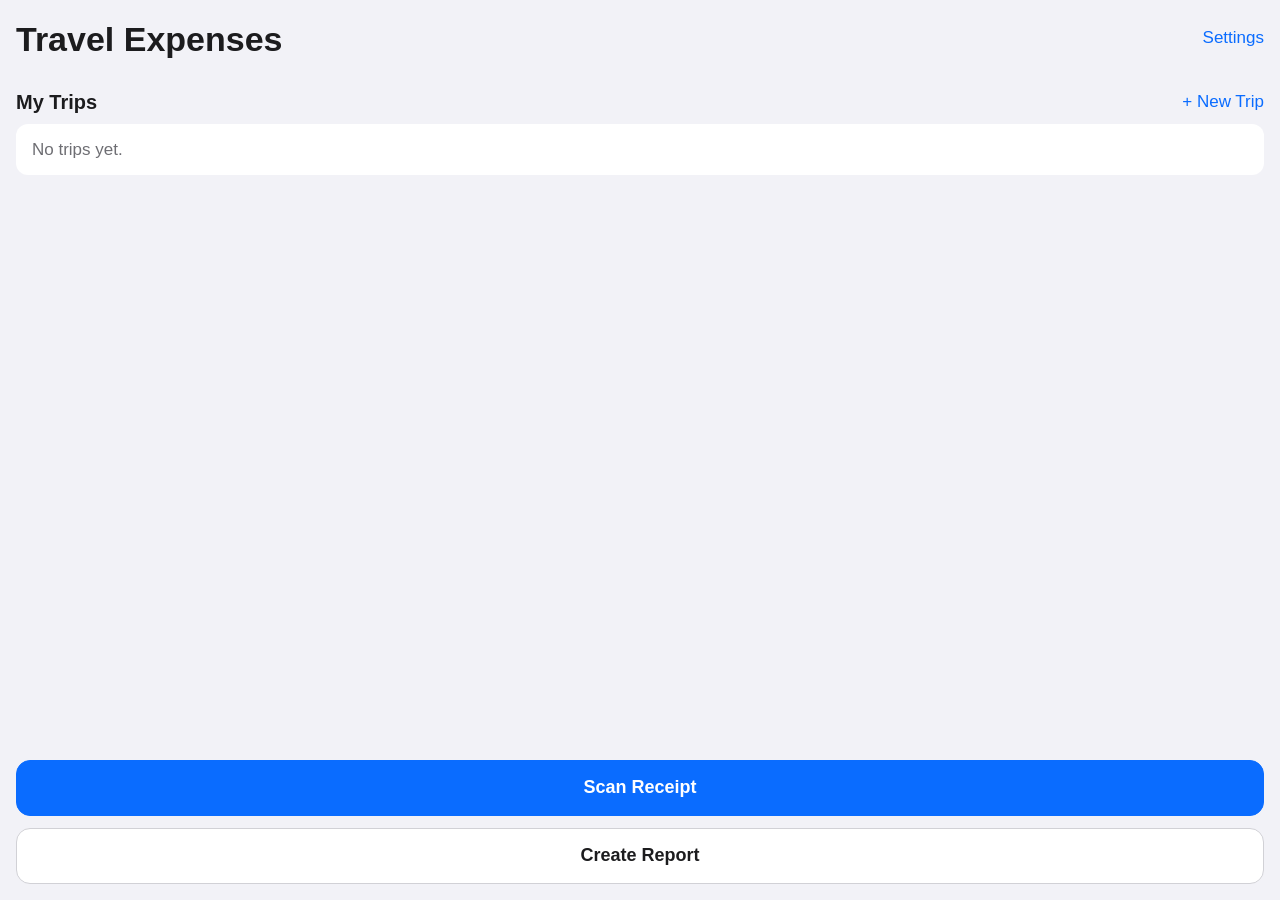
==== index.html @ 861c3e0b "Excel-Export mit ExcelJS und Formeln für alle Summen Co-Authored-By: Claude Opus 5.5 <noreply@anthro" ====
<!DOCTYPE html>
<!-- Diese Zeile sagt dem Browser: Das hier ist eine moderne HTML-Seite. -->

<!-- lang="en" sagt dem iPhone, dass die Seite englisch ist. -->
<html lang="en">

  <!-- Der head enthält Infos ÜBER die Seite. Man sieht davon nichts direkt. -->
  <head>
    <!-- Zeichensatz, damit Umlaute wie ä und ö richtig erscheinen. -->
    <meta charset="utf-8">

    <!-- Wichtig fürs Handy: Die Seite soll so breit sein wie der Bildschirm. -->
    <meta name="viewport" content="width=device-width, initial-scale=1, viewport-fit=cover">

    <!-- Sagt dem iPhone: Diese Seite kann hell und dunkel. -->
    <meta name="color-scheme" content="light dark">

    <!-- Der Name, der oben im Browser-Tab steht. -->
    <title>Travel Expenses</title>

    <!-- Hier holen wir das Aussehen aus der Datei style.css dazu. -->
    <link rel="stylesheet" href="style.css?v=14">

    <!-- App-Daten fürs Installieren: Name, Icon, Farben (siehe manifest.webmanifest). -->
    <link rel="manifest" href="manifest.webmanifest">
    <!-- Das iPhone nimmt für den Homescreen dieses Icon. -->
    <link rel="apple-touch-icon" href="icons/icon-180.png">
    <!-- Vom Homescreen aus ohne Safari-Leisten öffnen, wie eine echte App. -->
    <meta name="apple-mobile-web-app-capable" content="yes">
    <meta name="mobile-web-app-capable" content="yes">
    <meta name="apple-mobile-web-app-title" content="Expenses">
    <meta name="apple-mobile-web-app-status-bar-style" content="default">
  </head>

  <!-- Der body ist alles, was man auf dem Bildschirm sieht. -->
  <body>

    <!-- header: der Kopf der Seite mit der Überschrift. -->
    <header>
      <!-- Link oben rechts zu den Einstellungen. -->
      <a href="einstellungen.html" class="kopf-link">Settings</a>
      <h1>Travel Expenses</h1>
    </header>

    <!-- main: der Hauptteil der Seite. -->
    <main>

      <!-- Abschnitt mit der Liste der Reisen. -->
      <section>
        <!-- Überschrift links, Link für eine neue Reise rechts daneben. -->
        <div class="abschnitt-kopf">
          <h2>My Trips</h2>
          <a href="reise-bearbeiten.html" class="kopf-link">+ New Trip</a>
        </div>

        <!-- ul ist eine Liste. start.js füllt sie mit den gespeicherten Reisen. -->
        <!-- Die id ist ein Name, über den wir die Liste finden. -->
        <ul id="reiseliste" class="liste">
          <!-- li ist ein Eintrag. Dieser Platzhalter bleibt, solange es keine Reise gibt. -->
          <li class="leer">No trips yet.</li>
        </ul>
      </section>

      <!-- Belege ohne Reise. Unsichtbar, bis start.js welche findet. -->
      <section id="ohne-reise" hidden>
        <h2>Receipts Without Trip</h2>
        <p class="hinweis">Open a receipt and choose a trip, or create a trip that covers its date.</p>
        <ul id="belege-ohne-reise" class="liste"></ul>
      </section>

    </main>

    <!-- footer: der untere Bereich mit den zwei großen Knöpfen. -->
    <footer>
      <!-- Ein Link, der wie ein Knopf aussieht. Er führt zur Beleg-Seite. -->
      <a href="beleg.html" class="knopf knopf-haupt">Scan Receipt</a>
      <a href="abrechnung.html" class="knopf">Create Report</a>
    </footer>

    <!-- JavaScript kommt ans Ende, damit die Seite schon da ist, wenn es losläuft. -->
    <script src="fehler.js?v=14"></script>
    <script src="db.js?v=14"></script>
    <script src="format.js?v=14"></script>
    <script src="tage.js?v=14"></script>
    <script src="pauschale.js?v=14"></script>
    <script src="kategorien.js?v=14"></script>
    <script src="summen.js?v=14"></script>
    <script src="belegzeile.js?v=14"></script>
    <script src="start.js?v=14"></script>
  </body>
</html>
---- style.css ----
/* style.css: Hier steht, wie die App aussieht.
   Alles zwischen Schrägstrich-Stern und Stern-Schrägstrich ist ein Kommentar.
   Der Browser ignoriert das. */


/* ---------- 1. Farben ----------
   Wir legen alle Farben einmal an einer Stelle fest.
   Solche Werte heißen "Variablen" und beginnen mit zwei Minuszeichen.
   :root heißt: Diese Werte gelten für die ganze Seite. */

:root {
  --hintergrund: #f2f2f7;   /* fast weiß, wie in iPhone-Apps */
  --flaeche: #ffffff;       /* Kästen und Listen */
  --text: #1c1c1e;          /* fast schwarz */
  --text-leise: #6e6e73;    /* grau, für Nebensachen */
  --akzent: #0a6cff;        /* Blau für den wichtigsten Knopf */
  --akzent-text: #ffffff;   /* Schrift auf dem blauen Knopf */
  --rand: #d1d1d6;          /* feine Linien */
}

/* Dunkelmodus: Wenn das iPhone auf "Dunkel" steht, gelten diese Farben.
   Wir ändern nur die Variablen, der Rest der Datei bleibt gleich. */
@media (prefers-color-scheme: dark) {
  :root {
    --hintergrund: #000000;
    --flaeche: #1c1c1e;
    --text: #f2f2f7;
    --text-leise: #98989d;
    --akzent: #3b8bff;
    --akzent-text: #ffffff;
    --rand: #38383a;
  }
}


/* ---------- 2. Grundlagen ---------- */

/* Das * bedeutet: alle Elemente.
   box-sizing sorgt dafür, dass Breiten so gerechnet werden, wie man es erwartet. */
* {
  box-sizing: border-box;
}

body {
  margin: 0;
  /* Die Systemschrift vom iPhone. Auf dem PC wird eine ähnliche genommen. */
  font-family: -apple-system, BlinkMacSystemFont, "Segoe UI", sans-serif;
  font-size: 17px;
  line-height: 1.4;
  background: var(--hintergrund);   /* var(...) holt eine Farbe von oben */
  color: var(--text);

  /* Die Seite ist eine Spalte: Kopf, Hauptteil, Knöpfe untereinander.
     min-height: 100dvh heißt: mindestens so hoch wie der Bildschirm. */
  display: flex;
  flex-direction: column;
  min-height: 100dvh;
}


/* ---------- 3. Kopf ---------- */

header {
  /* Abstand innen. env(...) hält Platz für die Kamera-Aussparung oben frei. */
  padding: calc(env(safe-area-inset-top) + 16px) 16px 8px;
}

h1 {
  margin: 0;
  font-size: 34px;
}

h2 {
  margin: 0 0 8px;
  font-size: 20px;
}


/* Links oben im Kopf: "Settings" rechts, "‹ Back" links. */
.kopf-link,
.zurueck {
  display: inline-block;
  min-height: 44px;          /* groß genug für den Daumen */
  line-height: 44px;
  color: var(--akzent);
  text-decoration: none;     /* kein Unterstrich */
  font-size: 17px;
}

.kopf-link {
  float: right;              /* an den rechten Rand schieben */
}


/* ---------- 4. Hauptteil mit der Liste ---------- */

main {
  /* flex: 1 heißt: Der Hauptteil nimmt den ganzen freien Platz.
     So rutschen die Knöpfe ganz nach unten. */
  flex: 1;
  padding: 8px 16px;
}

.liste {
  /* Punkt vor dem Namen heißt: gilt für alles mit class="liste". */
  list-style: none;   /* keine Aufzählungspunkte */
  margin: 0;
  padding: 0;
  background: var(--flaeche);
  border-radius: 12px;   /* runde Ecken */
}

.liste li {
  border-bottom: 1px solid var(--rand);
}

/* Innenabstand: beim Platzhalter direkt, bei Reisen im Link.
   So ist die ganze Zeile antippbar, nicht nur der Text. */
.liste li.leer,
.listen-link {
  padding: 14px 16px;
}

.listen-link {
  display: block;
  position: relative;      /* damit der Pfeil rechts sich daran ausrichtet */
  padding-right: 36px;     /* Platz für den Pfeil */
  color: inherit;
  text-decoration: none;
}

/* ::after hängt ein Zeichen an, ohne dass es im HTML steht: der Pfeil › rechts. */
.listen-link::after {
  content: '›';
  position: absolute;
  right: 16px;
  top: 50%;
  transform: translateY(-50%);   /* genau in die Mitte der Höhe */
  font-size: 24px;
  color: var(--text-leise);
}

/* Zeilen ohne Link (z. B. die Tage einer Reise) bekommen denselben Abstand. */
.liste li.zeile {
  padding: 12px 16px;
}

.liste .titel {
  display: block;
  font-weight: 600;
}

.liste .info {
  display: block;
  font-size: 15px;
  color: var(--text-leise);
}

/* Grauer Text unter der Überschrift einer Reise. pre-line lässt \n als Umbruch gelten. */
.untertitel {
  margin: 4px 0 0;
  color: var(--text-leise);
  white-space: pre-line;
}

/* Summe rechts neben einer Abschnitts-Überschrift. */
.summe {
  font-size: 20px;
  font-weight: 700;
}

/* Datum links, Betrag rechts in einer Zeile. */
.tag-kopf {
  display: flex;
  justify-content: space-between;
}

/* Die drei Mahlzeit-Knöpfe nebeneinander, gleich breit. */
.mahlzeiten {
  display: flex;
  gap: 8px;
  margin-top: 10px;
}

.mahlzeit-knopf {
  flex: 1;                  /* alle drei gleich breit */
  min-height: 44px;
  font-family: inherit;
  font-size: 15px;
  border-radius: 10px;
  border: 1px solid var(--rand);
  background: var(--hintergrund);
  color: var(--text);
  cursor: pointer;
}

/* Knopf ist "an" = Mahlzeit wurde gestellt. Eckige Klammern prüfen ein Attribut. */
.mahlzeit-knopf[aria-pressed="true"] {
  background: var(--akzent);
  border-color: var(--akzent);
  color: var(--akzent-text);
  font-weight: 600;
}

.hinweis + .liste {
  margin-top: 10px;
}

/* Abstand zwischen mehreren Abschnitten auf einer Seite. */
main section + section {
  margin-top: 24px;
}

/* Überschrift und "+ New Trip" in einer Zeile, links und rechts. */
.abschnitt-kopf {
  display: flex;
  justify-content: space-between;
  align-items: center;
}

.abschnitt-kopf h2 {
  margin: 0;
}

.liste li:last-child {
  border-bottom: none;   /* beim letzten Eintrag keine Linie */
}

.leer {
  color: var(--text-leise);
}


/* ---------- 5. Die großen Knöpfe unten ---------- */

footer {
  display: flex;
  flex-direction: column;   /* Knöpfe untereinander */
  gap: 12px;                /* Abstand zwischen den Knöpfen */
  /* Unten Platz für den Balken am iPhone-Rand lassen. */
  padding: 16px 16px calc(env(safe-area-inset-bottom) + 16px);
}

.knopf {
  /* Mindestens 56 Pixel hoch, damit der Daumen gut trifft. */
  min-height: 56px;
  width: 100%;
  font-family: inherit;   /* Knöpfe nehmen sonst eine eigene Schrift */
  font-size: 18px;
  font-weight: 600;
  border-radius: 14px;
  border: 1px solid var(--rand);
  background: var(--flaeche);
  color: var(--text);
  cursor: pointer;   /* auf dem PC: Hand statt Pfeil */
}

/* Links und labels, die wie ein Knopf aussehen sollen: Text in die Mitte, kein Unterstrich. */
a.knopf,
label.knopf {
  display: flex;
  align-items: center;
  justify-content: center;
  text-decoration: none;
}

/* Der wichtigste Knopf ist blau. */
.knopf-haupt {
  background: var(--akzent);
  color: var(--akzent-text);
  border-color: var(--akzent);
}

/* :active heißt: solange der Finger draufdrückt. Kleines Feedback. */
.knopf:active {
  opacity: 0.7;
}


/* ---------- 6. Formulare (z. B. Einstellungen) ---------- */

.formular {
  display: flex;
  flex-direction: column;
}

.formular label {
  font-weight: 600;
  margin: 16px 0 6px;
}

.formular input,
.formular select {
  min-height: 48px;
  padding: 10px 14px;
  /* Unter 16px zoomt das iPhone beim Antippen ins Feld. Deshalb 17px. */
  font-size: 17px;
  font-family: inherit;
  color: var(--text);
  background: var(--flaeche);
  border: 1px solid var(--rand);
  border-radius: 12px;
}

/* Datum-und-Uhrzeit-Felder: Das iPhone zeigt sie sonst zentriert und schmal. */
.formular input[type="datetime-local"] {
  -webkit-appearance: none;
  appearance: none;
  display: block;
  width: 100%;
  text-align: left;
}

.formular input::-webkit-date-and-time-value {
  text-align: left;
}

/* :focus heißt: das Feld, in dem man gerade tippt. */
.formular input:focus {
  outline: 2px solid var(--akzent);
  border-color: var(--akzent);
}

.formular .knopf {
  margin-top: 24px;
}

.formular .knopf-gefahr {
  margin-top: 12px;
}

/* Knopf für Löschen: rote Schrift, damit man nicht aus Versehen drauftippt. */
.knopf-gefahr {
  color: #d93025;
}

/* Foto des Belegs: so breit wie der Platz, nicht höher als der halbe Bildschirm. */
.foto-vorschau {
  display: block;
  width: 100%;
  max-height: 50vh;
  object-fit: contain;
  background: var(--flaeche);
  border-radius: 12px;
  margin-bottom: 12px;
}

/* Die zwei Foto-Knöpfe nebeneinander. */
.foto-knoepfe {
  display: flex;
  gap: 12px;
}

.foto-knoepfe .knopf {
  flex: 1;
  margin-top: 0;
}

/* Für die echten Datei-Felder: unsichtbar, aber noch da, damit das label sie öffnen kann. */
.unsichtbar {
  position: absolute;
  width: 1px;
  height: 1px;
  opacity: 0;
  pointer-events: none;
}

/* hidden soll wirklich unsichtbar machen, auch bei unseren Knöpfen. */
[hidden] {
  display: none !important;
}

.hinweis {
  margin: 6px 0 0;
  font-size: 14px;
  color: var(--text-leise);
}

.meldung {
  min-height: 24px;   /* Platz frei halten, damit nichts springt */
  margin: 12px 0 0;
  text-align: center;
  color: #1f9d55;     /* grün für "Saved." */
}

.meldung.fehler {
  color: #d93025;     /* rot für Fehler */
}

/* Versionsnummer unten in den Einstellungen. */
.version {
  margin-top: 32px;
  text-align: center;
}

/* Roter Fehlerkasten oben (aus fehler.js). Antippen schließt ihn. */
.fehler-kasten {
  position: sticky;
  top: 0;
  z-index: 10;
  padding: calc(env(safe-area-inset-top) + 10px) 16px 10px;
  background: #d93025;
  color: #ffffff;
  font-size: 15px;
}

/* Statuszeile der Texterkennung: gut sichtbar in einem Kasten. */
.ocr-status:not(:empty) {
  margin-top: 12px;
  padding: 10px 14px;
  border-radius: 10px;
  background: var(--flaeche);
  border: 1px solid var(--akzent);
  color: var(--text);
  font-size: 15px;
}

/* Eingerahmter Bereich im Formular, z. B. für Restaurantbelege. */
.gruppe {
  display: flex;            /* Felder untereinander, wie im restlichen Formular */
  flex-direction: column;
  margin-top: 20px;
  padding: 4px 14px 14px;
  border: 1px solid var(--rand);
  border-radius: 12px;
  background: var(--flaeche);
}

.gruppe-titel {
  margin: 10px 0 0;
  font-weight: 700;
}

/* Überschrift über Knöpfen, sieht aus wie ein label. */
.feld-titel {
  font-weight: 600;
  margin: 16px 0 0;
}

/* Orange Warnung, z. B. "Not approved". */
.warnung {
  display: block;
  margin: 8px 0 0;
  font-size: 15px;
  font-weight: 600;
  color: #c25e00;
}

.warnung:empty {
  display: none;
}


/* ---------- 7. Abrechnung ---------- */

/* Zwei Felder nebeneinander (Von / Bis). */
.zwei-spalten {
  display: flex;
  gap: 12px;
}

.zwei-spalten > div {
  flex: 1;
  display: flex;
  flex-direction: column;
}

/* Eine Zeile Extrakosten: Text breit, Betrag schmal, × zum Entfernen. */
.extra-reihe {
  display: flex;
  gap: 8px;
  margin-top: 8px;
}

.extra-reihe input:first-child {
  flex: 2;
  min-width: 0;   /* sonst wird das Feld auf dem iPhone zu breit */
}

.extra-reihe input:nth-child(2) {
  flex: 1;
  min-width: 0;
}

.extra-weg {
  width: 48px;
  font-size: 24px;
  border: 1px solid var(--rand);
  border-radius: 12px;
  background: var(--flaeche);
  color: var(--text-leise);
}

#extra-neu {
  margin-top: 12px;
}

/* Die fertige Abrechnung: weiße Fläche wie ein Blatt Papier. */
.bericht {
  margin-top: 24px;
  padding: 16px 12px;
  background: var(--flaeche);
  border-radius: 12px;
}

.bericht-block + .bericht-block {
  margin-top: 20px;
}

.bericht-block h2 {
  font-size: 17px;
  margin-bottom: 6px;
}

.bericht-zeile {
  margin: 2px 0;
  font-size: 15px;
}

.bericht-tabelle {
  width: 100%;
  border-collapse: collapse;   /* Linien zwischen Zellen zusammenlegen */
  font-size: 13px;
}

.bericht-tabelle th,
.bericht-tabelle td {
  padding: 5px 4px;
  text-align: left;
  vertical-align: top;
  border-bottom: 1px solid var(--rand);
}

.bericht-tabelle th {
  color: var(--text-leise);
  font-weight: 600;
}

/* Beträge rechtsbündig und ohne Umbruch, damit "1.234,56 €" zusammenbleibt. */
.bericht-tabelle .zahl {
  text-align: right;
  white-space: nowrap;
}

.bericht-tabelle .leer {
  color: var(--text-leise);
}

.zwischensumme td {
  font-weight: 700;
  border-bottom: none;
}

.summen-tabelle {
  font-size: 16px;
}

.endsumme td {
  font-weight: 800;
  font-size: 18px;
  border-top: 2px solid var(--text);
  border-bottom: none;
}

/* Linie zum Unterschreiben. */
.unterschrift {
  margin-top: 48px;
  padding-top: 6px;
  border-top: 1px solid var(--text);
  width: 70%;
  font-size: 13px;
  color: var(--text-leise);
}

#hinweise .warnung {
  margin-top: 12px;
}

/* Export-Knöpfe nebeneinander, gleich breit. */
.export-knoepfe {
  display: flex;
  gap: 12px;
  margin-top: 24px;
}

.export-knoepfe .knopf {
  flex: 1;
}
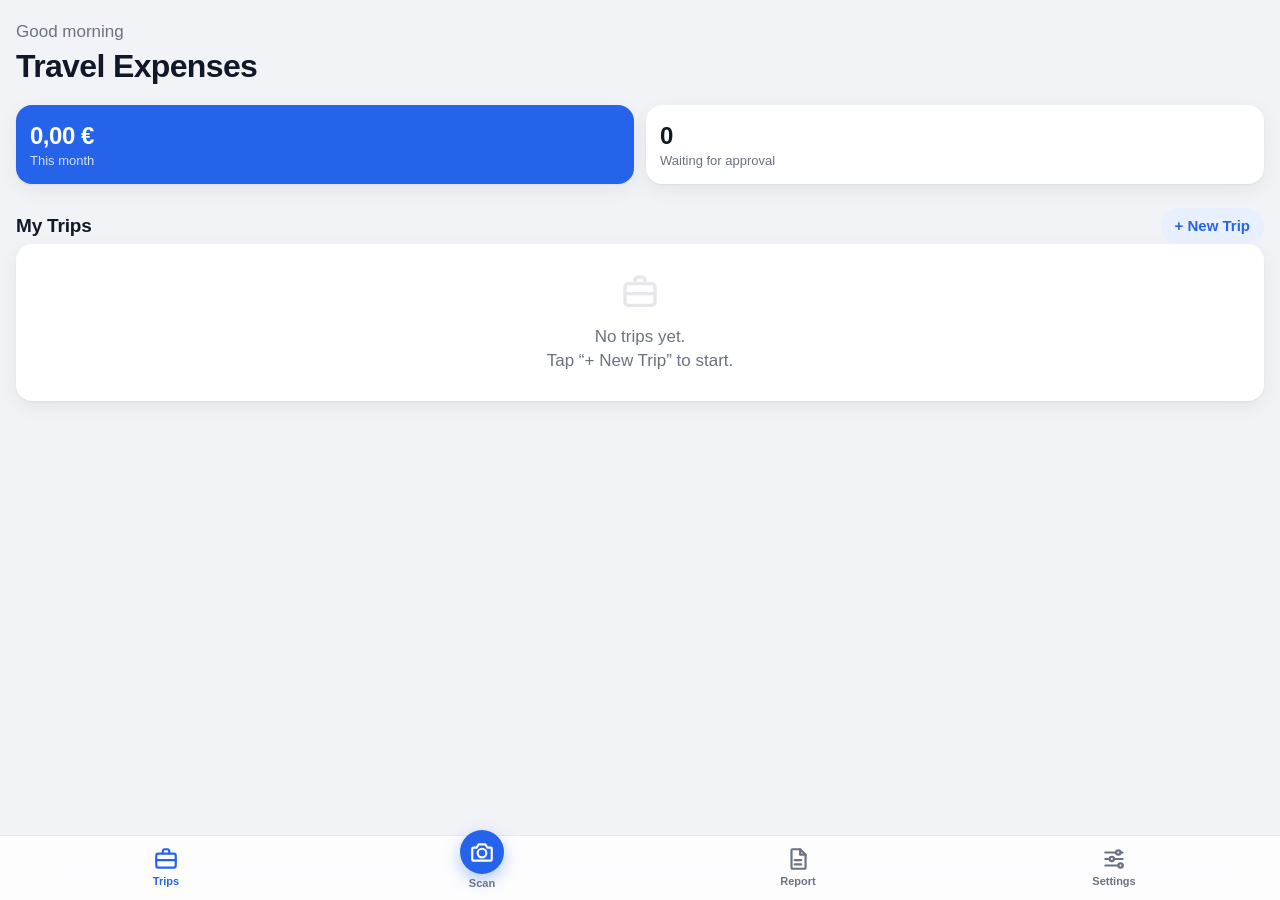
==== commit 22962d6f: "Neues Design: Tab-Leiste, Karten mit Schatten, Startseite mit Kacheln, Symbole, Status-Abzeichen Co-" ====
--- a/index.html
+++ b/index.html
@@ -19,7 +19,7 @@
     <title>Travel Expenses</title>
 
     <!-- Hier holen wir das Aussehen aus der Datei style.css dazu. -->
-    <link rel="stylesheet" href="style.css?v=14">
+    <link rel="stylesheet" href="style.css">
 
     <!-- App-Daten fürs Installieren: Name, Icon, Farben (siehe manifest.webmanifest). -->
     <link rel="manifest" href="manifest.webmanifest">
@@ -37,27 +37,42 @@
 
     <!-- header: der Kopf der Seite mit der Überschrift. -->
     <header>
-      <!-- Link oben rechts zu den Einstellungen. -->
-      <a href="einstellungen.html" class="kopf-link">Settings</a>
+      <!-- Kleine Begrüßung über der Überschrift. start.js setzt den Namen ein. -->
+      <p id="gruss" class="untertitel"></p>
       <h1>Travel Expenses</h1>
     </header>
 
     <!-- main: der Hauptteil der Seite. -->
     <main>
 
+      <!-- Zwei Kacheln mit Kennzahlen. start.js füllt sie. -->
+      <div class="kacheln">
+        <a href="abrechnung.html" class="kachel kachel-hervor">
+          <span id="kachel-offen" class="kachel-zahl">0,00 €</span>
+          <span class="kachel-text">This month</span>
+        </a>
+        <a href="abrechnung.html" class="kachel">
+          <span id="kachel-warten" class="kachel-zahl">0</span>
+          <span class="kachel-text">Waiting for approval</span>
+        </a>
+      </div>
+
       <!-- Abschnitt mit der Liste der Reisen. -->
       <section>
-        <!-- Überschrift links, Link für eine neue Reise rechts daneben. -->
+        <!-- Überschrift links, Knopf für eine neue Reise rechts daneben. -->
         <div class="abschnitt-kopf">
           <h2>My Trips</h2>
-          <a href="reise-bearbeiten.html" class="kopf-link">+ New Trip</a>
+          <a href="reise-bearbeiten.html" class="kopf-link kopf-link-knopf">+ New Trip</a>
         </div>
 
         <!-- ul ist eine Liste. start.js füllt sie mit den gespeicherten Reisen. -->
         <!-- Die id ist ein Name, über den wir die Liste finden. -->
         <ul id="reiseliste" class="liste">
-          <!-- li ist ein Eintrag. Dieser Platzhalter bleibt, solange es keine Reise gibt. -->
-          <li class="leer">No trips yet.</li>
+          <!-- Platzhalter, solange es keine Reise gibt. -->
+          <li class="leer-hinweis">
+            <span data-symbol="koffer"></span>
+            <div>No trips yet.<br>Tap “+ New Trip” to start.</div>
+          </li>
         </ul>
       </section>
 
@@ -70,22 +85,20 @@
 
     </main>
 
-    <!-- footer: der untere Bereich mit den zwei großen Knöpfen. -->
-    <footer>
-      <!-- Ein Link, der wie ein Knopf aussieht. Er führt zur Beleg-Seite. -->
-      <a href="beleg.html" class="knopf knopf-haupt">Scan Receipt</a>
-      <a href="abrechnung.html" class="knopf">Create Report</a>
-    </footer>
+    <!-- Scan Receipt und Create Report sind jetzt in der Tab-Leiste unten (navigation.js). -->
 
     <!-- JavaScript kommt ans Ende, damit die Seite schon da ist, wenn es losläuft. -->
-    <script src="fehler.js?v=14"></script>
-    <script src="db.js?v=14"></script>
-    <script src="format.js?v=14"></script>
-    <script src="tage.js?v=14"></script>
-    <script src="pauschale.js?v=14"></script>
-    <script src="kategorien.js?v=14"></script>
-    <script src="summen.js?v=14"></script>
-    <script src="belegzeile.js?v=14"></script>
-    <script src="start.js?v=14"></script>
+    <script src="fehler.js"></script>
+    <script src="offline.js"></script>
+    <script src="navigation.js"></script>
+    <script src="db.js"></script>
+    <script src="format.js"></script>
+    <script src="tage.js"></script>
+    <script src="pauschale.js"></script>
+    <script src="laender.js"></script>
+    <script src="kategorien.js"></script>
+    <script src="summen.js"></script>
+    <script src="belegzeile.js"></script>
+    <script src="start.js"></script>
   </body>
 </html>
--- a/style.css
+++ b/style.css
@@ -9,26 +9,41 @@
    :root heißt: Diese Werte gelten für die ganze Seite. */
 
 :root {
-  --hintergrund: #f2f2f7;   /* fast weiß, wie in iPhone-Apps */
-  --flaeche: #ffffff;       /* Kästen und Listen */
-  --text: #1c1c1e;          /* fast schwarz */
-  --text-leise: #6e6e73;    /* grau, für Nebensachen */
-  --akzent: #0a6cff;        /* Blau für den wichtigsten Knopf */
+  --hintergrund: #f2f3f7;   /* hellgrau, die Karten heben sich weiß davon ab */
+  --flaeche: #ffffff;       /* Karten, Listen, Felder */
+  --text: #111827;          /* fast schwarz */
+  --text-leise: #6b7280;    /* grau, für Nebensachen */
+  --akzent: #2563eb;        /* Blau für den wichtigsten Knopf */
   --akzent-text: #ffffff;   /* Schrift auf dem blauen Knopf */
-  --rand: #d1d1d6;          /* feine Linien */
+  --akzent-weich: #e8efff;  /* ganz helles Blau, z. B. hinter Symbolen */
+  --rand: #e5e7eb;          /* feine Linien */
+  --gruen: #15803d;         /* gut, z. B. "Approved" */
+  --gruen-weich: #dcfce7;
+  --orange: #b45309;        /* Achtung, z. B. "waiting" */
+  --orange-weich: #fef3c7;
+  --rot: #dc2626;           /* Fehler, Löschen */
+  --schatten: 0 1px 2px rgba(17, 24, 39, 0.05), 0 6px 20px rgba(17, 24, 39, 0.06);
+  --rund: 16px;             /* Rundung der Karten */
 }
 
 /* Dunkelmodus: Wenn das iPhone auf "Dunkel" steht, gelten diese Farben.
    Wir ändern nur die Variablen, der Rest der Datei bleibt gleich. */
 @media (prefers-color-scheme: dark) {
   :root {
-    --hintergrund: #000000;
-    --flaeche: #1c1c1e;
-    --text: #f2f2f7;
-    --text-leise: #98989d;
-    --akzent: #3b8bff;
+    --hintergrund: #0b0b0f;
+    --flaeche: #1c1c22;
+    --text: #f3f4f6;
+    --text-leise: #9ca3af;
+    --akzent: #4f8cff;
     --akzent-text: #ffffff;
-    --rand: #38383a;
+    --akzent-weich: rgba(79, 140, 255, 0.16);
+    --rand: #2c2c34;
+    --gruen: #4ade80;
+    --gruen-weich: rgba(74, 222, 128, 0.14);
+    --orange: #fbbf24;
+    --orange-weich: rgba(251, 191, 36, 0.14);
+    --rot: #f87171;
+    --schatten: none;   /* im Dunkeln sieht man Schatten kaum, die Fläche reicht */
   }
 }
 
@@ -586,3 +601,440 @@
 .export-knoepfe .knopf {
   flex: 1;
 }
+
+/* Großer Teilen-Knopf unter Excel und PDF. */
+.knopf-teilen {
+  margin-top: 12px;
+  background: var(--akzent);
+  color: var(--akzent-text);
+  border-color: var(--akzent);
+}
+
+/* Aufklappbarer Text der Texterkennung. */
+.ocr-text-box {
+  margin-top: 8px;
+  font-size: 14px;
+  color: var(--text-leise);
+}
+
+.ocr-text-box pre {
+  white-space: pre-wrap;    /* lange Zeilen umbrechen statt seitlich scrollen */
+  font-size: 12px;
+  background: var(--flaeche);
+  padding: 10px;
+  border-radius: 8px;
+  color: var(--text);
+}
+
+/* Abstand zwischen Formular und Backup-Kasten, Knöpfe im Kasten. */
+main > .gruppe {
+  margin-top: 32px;
+}
+
+.gruppe .knopf {
+  margin-top: 12px;
+}
+
+/* Unterschriftsfeld: weiße Fläche, Finger soll die Seite dabei nicht scrollen. */
+.unterschrift-feld {
+  display: block;
+  width: 100%;
+  height: 150px;
+  margin-top: 10px;
+  background: #ffffff;
+  border: 1px dashed var(--rand);
+  border-radius: 10px;
+  touch-action: none;   /* wichtig: sonst scrollt das iPhone beim Unterschreiben */
+}
+
+/* Zwei Unterschriften nebeneinander in der Abrechnung. */
+.unterschriften {
+  display: flex;
+  gap: 16px;
+  margin-top: 12px;
+  align-items: flex-end;
+}
+
+.unterschrift-block {
+  flex: 1;
+}
+
+.unterschrift-block .unterschrift {
+  width: 100%;
+  margin-top: 0;
+}
+
+.unterschrift-bild {
+  display: block;
+  width: 100%;
+  max-height: 60px;
+  object-fit: contain;
+  object-position: left bottom;
+  background: #ffffff;   /* dunkle Tinte bleibt im Dunkelmodus sichtbar */
+}
+
+/* Status der verschickten Abrechnungen */
+.status-ok {
+  color: #1f9d55 !important;
+  font-weight: 600;
+}
+
+.knopf-status {
+  min-height: 40px;
+  font-size: 15px;
+  margin-top: 8px;
+}
+
+.abstand-oben {
+  margin-top: 24px;
+}
+
+/* Felder in zwei Spalten dürfen schmaler werden als ihr Inhalt (sonst ragen sie über den Rand). */
+.zwei-spalten > div,
+.zwei-spalten input {
+  min-width: 0;
+  width: 100%;
+}
+
+
+/* ======================================================================
+   8. Modernes Aussehen (Version 27)
+   Diese Regeln stehen absichtlich am Ende: Bei gleicher Wichtigkeit gewinnt
+   im CSS die Regel, die weiter unten steht. So überschreiben sie das Alte.
+   ====================================================================== */
+
+body {
+  font-family: -apple-system, BlinkMacSystemFont, "SF Pro Text", "Segoe UI", Roboto, sans-serif;
+  -webkit-font-smoothing: antialiased;     /* Schrift auf dem iPhone feiner */
+  /* Unten Platz für die Tab-Leiste (siehe navigation.js) */
+  padding-bottom: calc(env(safe-area-inset-bottom) + 76px);
+}
+
+h1 {
+  font-size: 32px;
+  font-weight: 800;
+  letter-spacing: -0.02em;   /* große Überschriften etwas enger, wirkt moderner */
+}
+
+h2 {
+  font-size: 19px;
+  font-weight: 700;
+  letter-spacing: -0.01em;
+}
+
+/* Karten: weiße Fläche, große Rundung, leichter Schatten */
+.liste,
+.bericht,
+.gruppe {
+  border: none;
+  border-radius: var(--rund);
+  box-shadow: var(--schatten);
+}
+
+.liste {
+  overflow: hidden;   /* damit nichts über die runden Ecken hinausragt */
+}
+
+/* Antippen einer Zeile: kurz grau hinterlegt, wie in iPhone-Apps */
+.listen-link:active {
+  background: var(--hintergrund);
+}
+
+.listen-link::after {
+  color: var(--rand);
+  font-size: 28px;
+}
+
+/* Knöpfe: etwas runder, mit leichtem Schatten, kurzes "Eindrücken" beim Antippen */
+.knopf {
+  border-radius: 14px;
+  border: none;
+  box-shadow: var(--schatten);
+  transition: transform 0.1s ease, opacity 0.1s ease;
+  gap: 10px;   /* Abstand zwischen Symbol und Text */
+}
+
+.knopf:active {
+  transform: scale(0.97);
+  opacity: 0.85;
+}
+
+.knopf-haupt,
+.knopf-teilen {
+  box-shadow: 0 6px 16px rgba(37, 99, 235, 0.28);
+}
+
+.knopf-gefahr {
+  color: var(--rot);
+}
+
+/* Symbole (kleine Bilder aus Linien) in Knöpfen und in der Tab-Leiste */
+.symbol {
+  width: 22px;
+  height: 22px;
+  flex-shrink: 0;
+}
+
+/* Eingabefelder: keine Rahmenlinie mehr, dafür Karte mit Schatten */
+.formular input,
+.formular select,
+.formular textarea,
+.extra-reihe input {
+  border: 1px solid transparent;
+  box-shadow: var(--schatten);
+  border-radius: 12px;
+  background: var(--flaeche);
+}
+
+.formular input:focus,
+.formular select:focus,
+.extra-reihe input:focus {
+  outline: none;
+  border-color: var(--akzent);
+  box-shadow: 0 0 0 4px var(--akzent-weich);
+}
+
+.formular label,
+.feld-titel {
+  font-size: 15px;
+  color: var(--text-leise);
+  font-weight: 600;
+}
+
+/* Mahlzeit-Knöpfe: weicher, angetippt kräftig blau */
+.mahlzeit-knopf {
+  border: none;
+  background: var(--hintergrund);
+  font-weight: 500;
+}
+
+.mahlzeit-knopf[aria-pressed="true"] {
+  box-shadow: 0 4px 10px rgba(37, 99, 235, 0.25);
+}
+
+/* Warnungen und Erfolgsfarben aus den Variablen */
+.warnung { color: var(--orange); }
+.meldung { color: var(--gruen); }
+.meldung.fehler { color: var(--rot); }
+.status-ok { color: var(--gruen) !important; }
+.fehler-kasten { background: var(--rot); }
+
+/* Kleine runde Abzeichen, z. B. "Approved" oder "Waiting" */
+.abzeichen {
+  display: inline-block;
+  margin-top: 6px;
+  padding: 3px 10px;
+  border-radius: 999px;   /* sehr groß = ganz rund */
+  font-size: 13px;
+  font-weight: 600;
+}
+
+.abzeichen-ok {
+  color: var(--gruen);
+  background: var(--gruen-weich);
+}
+
+.abzeichen-warten {
+  color: var(--orange);
+  background: var(--orange-weich);
+}
+
+/* Meldung "Saved." als kleine Blase */
+.meldung:not(:empty) {
+  align-self: center;
+  padding: 6px 14px;
+  border-radius: 999px;
+  background: var(--gruen-weich);
+  font-weight: 600;
+}
+
+.meldung.fehler:not(:empty) {
+  background: rgba(220, 38, 38, 0.1);
+}
+
+
+/* ---------- Tab-Leiste unten (navigation.js) ---------- */
+
+.tab-leiste {
+  position: fixed;          /* bleibt unten stehen, auch beim Scrollen */
+  left: 0;
+  right: 0;
+  bottom: 0;
+  z-index: 20;
+  display: flex;
+  padding: 6px 8px calc(env(safe-area-inset-bottom) + 6px);
+  /* halb durchsichtig mit Unschärfe dahinter, wie die Leisten in iPhone-Apps */
+  background: color-mix(in srgb, var(--flaeche) 82%, transparent);
+  -webkit-backdrop-filter: saturate(180%) blur(20px);
+  backdrop-filter: saturate(180%) blur(20px);
+  border-top: 1px solid var(--rand);
+}
+
+.tab {
+  flex: 1;                  /* alle vier gleich breit */
+  display: flex;
+  flex-direction: column;
+  align-items: center;
+  gap: 2px;
+  min-height: 52px;
+  padding-top: 4px;
+  font-size: 11px;
+  font-weight: 600;
+  color: var(--text-leise);
+  text-decoration: none;
+}
+
+.tab .symbol {
+  width: 26px;
+  height: 26px;
+}
+
+/* Die Seite, auf der man gerade ist */
+.tab[aria-current="page"] {
+  color: var(--akzent);
+}
+
+/* Der mittlere Scan-Knopf ist hervorgehoben: blauer Kreis */
+.tab-scan .symbol-kreis {
+  display: flex;
+  align-items: center;
+  justify-content: center;
+  width: 44px;
+  height: 44px;
+  margin-top: -16px;        /* ragt etwas über die Leiste hinaus */
+  border-radius: 50%;
+  background: var(--akzent);
+  color: var(--akzent-text);
+  box-shadow: 0 6px 16px rgba(37, 99, 235, 0.35);
+}
+
+
+/* ---------- Startseite ---------- */
+
+/* Zwei Kacheln nebeneinander mit Kennzahlen */
+.kacheln {
+  display: grid;
+  grid-template-columns: 1fr 1fr;
+  gap: 12px;
+  margin-bottom: 24px;
+}
+
+.kachel {
+  padding: 14px;
+  border-radius: var(--rund);
+  background: var(--flaeche);
+  box-shadow: var(--schatten);
+  color: inherit;
+  text-decoration: none;
+}
+
+.kachel-zahl {
+  display: block;
+  font-size: 24px;
+  font-weight: 800;
+  letter-spacing: -0.02em;
+}
+
+.kachel-text {
+  display: block;
+  font-size: 13px;
+  color: var(--text-leise);
+}
+
+.kachel-hervor {
+  background: var(--akzent);
+  color: var(--akzent-text);
+}
+
+.kachel-hervor .kachel-text {
+  color: rgba(255, 255, 255, 0.8);
+}
+
+/* Reise-Zeile mit Datums-Kästchen links */
+.reise-zeile {
+  display: flex;
+  align-items: center;
+  gap: 14px;
+}
+
+.datum-kaestchen {
+  flex-shrink: 0;
+  width: 48px;
+  padding: 6px 0;
+  border-radius: 12px;
+  background: var(--akzent-weich);
+  color: var(--akzent);
+  text-align: center;
+  line-height: 1.1;
+}
+
+.datum-kaestchen b {
+  display: block;
+  font-size: 20px;
+}
+
+.datum-kaestchen span {
+  font-size: 12px;
+  font-weight: 600;
+  text-transform: uppercase;
+}
+
+.reise-text {
+  flex: 1;
+  min-width: 0;   /* damit lange Texte gekürzt werden statt die Zeile zu sprengen */
+}
+
+.reise-text .info {
+  white-space: nowrap;
+  overflow: hidden;
+  text-overflow: ellipsis;   /* zu lang: "..." am Ende */
+}
+
+/* Leere Liste: freundlicher Hinweis mit Symbol */
+.leer-hinweis {
+  padding: 28px 16px;
+  text-align: center;
+  color: var(--text-leise);
+}
+
+.leer-hinweis .symbol {
+  width: 40px;
+  height: 40px;
+  margin-bottom: 6px;
+  color: var(--rand);
+}
+
+/* "+ New Trip" als kleiner Knopf mit Hintergrund */
+.kopf-link-knopf {
+  padding: 0 14px;
+  border-radius: 999px;
+  background: var(--akzent-weich);
+  font-weight: 600;
+  font-size: 15px;
+  line-height: 36px;
+  min-height: 36px;
+}
+
+/* Labels, die wie Knöpfe aussehen (Take Photo, Photo or PDF), nicht wie Feldbeschriftungen färben */
+.formular label.knopf {
+  margin: 0;
+  font-size: 17px;
+  color: var(--text);
+}
+
+.formular label.knopf-haupt {
+  color: var(--akzent-text);
+}
+
+/* Auch echte Knöpfe (button) legen Symbol und Text mit Abstand nebeneinander */
+button.knopf {
+  display: flex;
+  align-items: center;
+  justify-content: center;
+}
+
+/* Knöpfe in einem Kasten: andere Fläche als der Kasten selbst, sonst verschwimmen sie (vor allem dunkel) */
+.gruppe .knopf:not(.knopf-haupt) {
+  background: var(--hintergrund);
+  box-shadow: none;
+}
